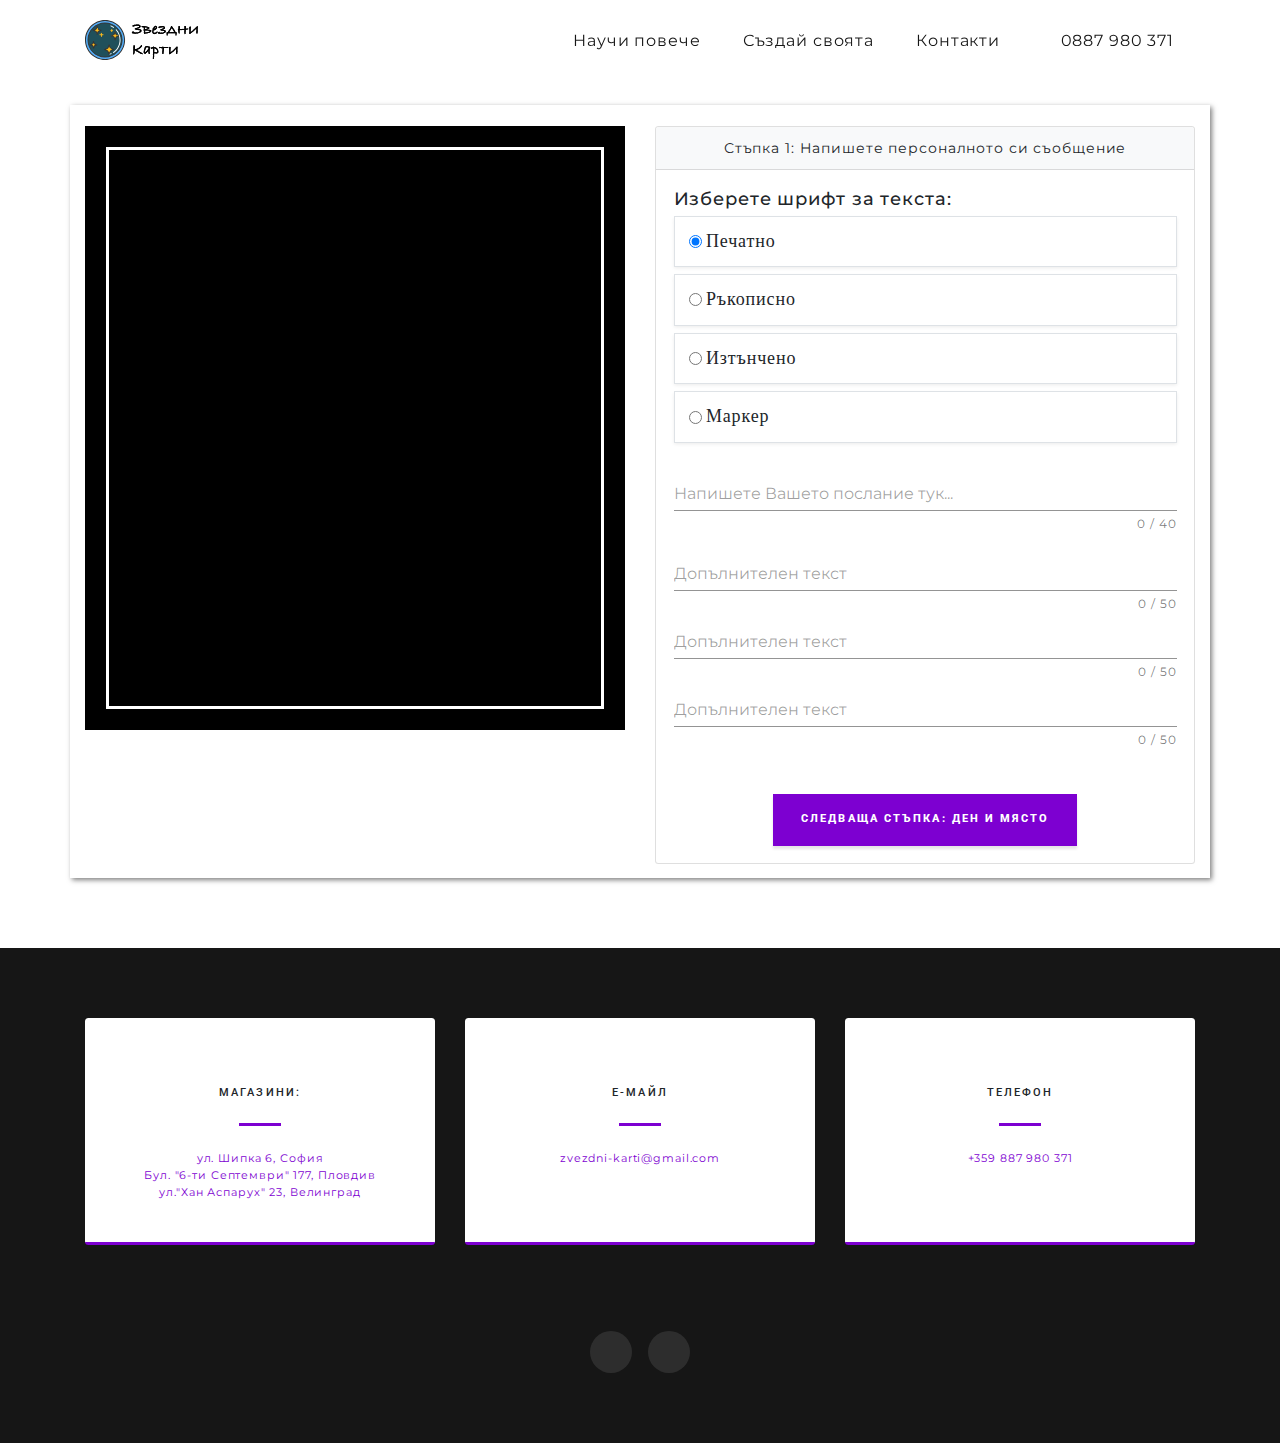
==== assets/create.html @ 641eda6d "first commit" ====
<!doctype html>
<html lang="en">

<head>
  <meta charset="utf-8">
  <meta http-equiv="X-UA-Compatible" content="IE=edge">
  <meta http-equiv="Content-Language" content="en">
  <meta http-equiv="Content-Type" content="text/html; charset=utf-8" />
  <title>Персонализирани звездни карти - Създай своята</title>
  <link rel="apple-touch-icon" sizes="57x57" href="/assets/favicon/apple-icon-57x57.png">
  <link rel="apple-touch-icon" sizes="60x60" href="/assets/favicon/apple-icon-60x60.png">
  <link rel="apple-touch-icon" sizes="72x72" href="/assets/favicon/apple-icon-72x72.png">
  <link rel="apple-touch-icon" sizes="76x76" href="/assets/favicon/apple-icon-76x76.png">
  <link rel="apple-touch-icon" sizes="114x114" href="/assets/favicon/apple-icon-114x114.png">
  <link rel="apple-touch-icon" sizes="120x120" href="/assets/favicon/apple-icon-120x120.png">
  <link rel="apple-touch-icon" sizes="144x144" href="/assets/favicon/apple-icon-144x144.png">
  <link rel="apple-touch-icon" sizes="152x152" href="/assets/favicon/apple-icon-152x152.png">
  <link rel="apple-touch-icon" sizes="180x180" href="/assets/favicon/apple-icon-180x180.png">
  <link rel="icon" type="image/png" sizes="192x192" href="/assets/favicon/android-icon-192x192.png">
  <link rel="icon" type="image/png" sizes="32x32" href="/assets/favicon/favicon-32x32.png">
  <link rel="icon" type="image/png" sizes="96x96" href="/assets/favicon/favicon-96x96.png">
  <link rel="icon" type="image/png" sizes="16x16" href="/assets/favicon/favicon-16x16.png">
  <link rel="manifest" href="/manifest.json">
  <meta name="msapplication-TileColor" content="#ffffff">
  <meta name="msapplication-TileImage" content="/ms-icon-144x144.png">
  <meta name="theme-color" content="#ffffff">
  <meta name="viewport"
    content="width=device-width, initial-scale=1, maximum-scale=1, user-scalable=no, shrink-to-fit=no" />
  <meta name="description" content="Уникален начин да запазиш своя неповторим момент чрез звездите - пресъздай небето така, както е било над теб, на точния ден, час и място.">

  <!-- Disable tap highlight on IE -->
  <meta name="msapplication-tap-highlight" content="no">

  <!-- Global site tag (gtag.js) - Google Analytics -->
  <script async src="https://www.googletagmanager.com/gtag/js?id=UA-152071125-1"></script>
  <script>
    window.dataLayer = window.dataLayer || [];
    function gtag() { dataLayer.push(arguments); }
    gtag('js', new Date());

    gtag('config', 'UA-152071125-1');
  </script>
  <!-- Facebook Pixel Code -->
  <!-- Facebook Pixel Code -->
  <script>
    !function (f, b, e, v, n, t, s) {
      if (f.fbq) return; n = f.fbq = function () {
        n.callMethod ?
        n.callMethod.apply(n, arguments) : n.queue.push(arguments)
      };
      if (!f._fbq) f._fbq = n; n.push = n; n.loaded = !0; n.version = '2.0';
      n.queue = []; t = b.createElement(e); t.async = !0;
      t.src = v; s = b.getElementsByTagName(e)[0];
      s.parentNode.insertBefore(t, s)
    }(window, document, 'script',
      'https://connect.facebook.net/en_US/fbevents.js');
    fbq('init', '1297040577132309');
    fbq('track', 'PageView');
  </script>
  <noscript><img height="1" width="1" style="display:none"
      src="https://www.facebook.com/tr?id=1297040577132309&ev=PageView&noscript=1" /></noscript>
  <!-- End Facebook Pixel Code -->

<link href="./main.bac0fd1dd3de7ca7a05b.css" rel="stylesheet"></head>

<body>
  
  <!-- CSRF Token -->
  <meta name="csrf-token" content="rD0rzwthUL4DtYvXn0ZM429k7Wjqvkgct8uwDoDu">
  
  <!-- Scripts -->
  <script src="https://smtpjs.com/v3/smtp.js"></script>
  <script src="app/js/app.js" defer></script>
  
  <script type="text/javascript" src="app/public/js/d3-celestial-master/lib/d3.min.js"></script>
  <script type="text/javascript" src="app/public/js/d3-celestial-master/lib/d3.geo.projection.min.js"></script>
  <script type="text/javascript" src="app/public/js/d3-celestial-master/celestial.js"></script>
  
  <link rel="stylesheet" href="app/public/css/vuetify.min.css">
  <link href="https://fonts.googleapis.com/css?family=Roboto:100,300,400,500,700,900%7CMaterial+Icons" rel="stylesheet">
  
  <link rel="stylesheet" href="app/css/nano_pickr.min.css" rel="stylesheet">
  <script src="https://ajax.googleapis.com/ajax/libs/webfont/1/webfont.js"></script>
  <script>
      WebFont.load({
          google: {
              families: ['Oswald', 'Pacifico', 'Lobster', 'Marck Script']
          }
      }); 
  </script>
  
  <!-- Fonts -->
  <link rel="dns-prefetch" href="https://fonts.gstatic.com">
  
  <!-- Styles -->
  
  <link href="app/css/overwrite.css" rel="stylesheet">
  
  
  <nav class="navbar navbar-expand-lg navbar-light fixed-top" id="mainNav">
      <div class="container">
          <a class="navbar-brand js-scroll-trigger" href="/"><img height="40" src='../assets/images/logo.svg' /></a>
          <button class="navbar-toggler navbar-toggler-right" type="button" data-toggle="collapse"
              data-target="#navbarResponsive" aria-controls="navbarResponsive" aria-expanded="false"
              aria-label="Toggle navigation">
              Меню
              <i class="fas fa-bars"></i>
          </button>
          <div class="collapse navbar-collapse" id="navbarResponsive">
              <ul class="navbar-nav ml-auto">
                  <li class="nav-item">
                      <a class="nav-link js-scroll-trigger" href="/#learn_more">Научи повече</a>
                  </li>
                  <li class="nav-item">
                      <a class="nav-link js-scroll-trigger" href="/create.html">Създай своята</a>
                  </li>
                  <li class="nav-item">
                      <a class="nav-link js-scroll-trigger" href="#contacts">Контакти</a>
                  </li>
                  <li class="nav-item">
                      <a class="nav-link js-scroll-trigger" href="tel:0887980371"><i class="fa fa-phone fa-flip-horizontal"></i> 0887 980 371</a>
                  </li>
              </ul>
          </div>
      </div>
  </nav><div class="container" id="app" data-app="true">
      <main>
          <section>
              <star-map>
                  <template slot="csrf">
                      <input type="hidden" name="_token" value="rD0rzwthUL4DtYvXn0ZM429k7Wjqvkgct8uwDoDu"> </template>
              </star-map>
          </section>
          <div id="address-form">
              <h2 class="address-title">Данни за доставка</h2>
              <div class="row">
                  <div class="col-md-6">
                      <img id="preview-image" class="img-fluid" src="assets/images/sample.jpg" alt="Review Image">
                  </div>
                  <div class="col-md-6">
                      <form>
                          <div class="form-group">
                              <label>Размер:</label>
                              <div class="form-check group-options">
                                  <input class="form-check-input" checked type="radio" id="">
                                  <label class="form-check-label" for="">
                                      50 cm x 70 cm
                                  </label>
                              </div>
                          </div>
                          <div class="form-row">
                              <div class="form-group col-md-6">
                                  <label for="firstName">Име:</label>
                                  <input id="firstName" type="text" name="firstName" class="form-control" placeholder=""
                                      required>
                              </div>
                              <div class="form-group col-md-6">
                                  <label for="familyName">Фамилия:</label>
                                  <input id="familyName" type="text" name="familyName" class="form-control" placeholder=""
                                      required>
                              </div>
                          </div>
                          <div class="form-row">
                              <div class="form-group col-md-6">
                                  <label for="userEmail">Е-майл:</label>
                                  <input id="userEmail" type="email" class="form-control" placeholder="твоя@е-майл.com"
                                      required>
                              </div>
                              <div class="form-group col-md-6">
                                  <label for="phone">Телефон:</label>
                                  <input id="phone" type="text" class="form-control" placeholder="088xxxxxxx" required>
                              </div>
                              <div class="form-group col-md-6">
                                  <label for="address">Адрес:</label>
                                  <input id="address" type="text" class="form-control" required>
                              </div>
                              <div class="form-group col-md-6">
                                  <label for="city">Град:</label>
                                  <input id="city" type="text" class="form-control" required>
                              </div>
                          </div>
                          <div class="form-group">
                              <label>Начин на получаване:</label>
                              <div class="form-check group-options">
                                  <fieldset id="choose-delivery">
                                      <input id="address_input" class="form-check-input" value="onaddress" type="radio"
                                          name="delivery" checked>
                                      <label class="form-check-label" for="address_input">
                                          На адрес
                                      </label>
                                      <input id="in_our_store_input" class="form-check-input" value="instore" type="radio"
                                          name="delivery">
                                      <label class="form-check-label" for="in_our_store_input">
                                          В наш магазин
                                      </label>
                                      <fieldset id="choose-store">
                                          <input id="sofia" class="form-check-input" value="Sofia" type="radio"
                                              name="store" checked>
                                          <label class="form-check-label" for="sofia">
                                              София -
                                              AlfaCommerce,
                                              ул. Шипка 6,
                                          </label>
                                          <input id="plovdiv" class="form-check-input" value="Velingrad" type="radio"
                                              name="store">
                                          <label class="form-check-label" for="plovdiv">
                                              Пловдив -
                                              AlfaCommerce,
                                              Бул. "6-ти Септември" 177,
                                          </label>
                                          <input id="velingrad" class="form-check-input" value="Plovdiv" type="radio"
                                              name="store">
                                          <label class="form-check-label" for="velingrad">
                                              Велинград -
                                              AlfaCommerce,
                                              ул."Хан Аспарух" 23,
                                          </label>
                                      </fieldset>
                                  </fieldset>
                              </div>
                          </div>
                          <div class="form-group">
                              <label>Начин на плащене:</label>
                              <div class="form-check group-options">
                                  <input class="form-check-input" checked type="radio" id="pay-on-delivery">
                                  <label class="form-check-label" for="pay-on-delivery">
                                      Наложен платеж
                                  </label>
                              </div>
                          </div>
                          <div class="form-group">
                              <label>Комплект:</label>
                              <div class="form-check group-options">
                                  <input class="form-check-input" id="print" name="accessories" value="69" type="radio">
                                  <label class="form-check-label" for="print">
                                       Принт - 69 лв.
                                  </label>
                                  <input class="form-check-input" id="print-back" name="accessories" checked value="89" type="radio">
                                  <label class="form-check-label" for="print-back">
                                      Принт с гръб и окачване - 89лв.
                                  </label>
                                  <input class="form-check-input" id="print-frame" name="accessories" value="119" type="radio">
                                  <label class="form-check-label" for="print-frame">
                                       Принт с рамка, гръб, окачване и стъкло - 119лв.
                                  </label>
                              </div>
                          </div>
                          <div class="final-price">
                              Цена: <span id="final_price">89</span> лв.
                          </div>
                          <button type="submit" class="btn btn-primary btn-order">Поръчай</button>
                      </form>
                  </div>
              </div>
          </div>
          <img id="final-image" width="250" class="img-fluid" src="assets/images/sample.jpg" alt="" />
      </main>
  </div>
  <div class="loader-overlay">
      <div class="loader">
          <img src="../assets/images/loader.svg"/>
      </div>
  </div><!-- Contact Section -->
  <section id="contacts" class="contact-section bg-black">
    <div class="container">
  
      <div class="row">
  
        <div class="col-md-4 mb-3 mb-md-0">
          <div class="card py-4 h-100">
            <div class="card-body text-center">
              <i class="fas fa-map-marked-alt text-primary mb-2"></i>
              <h4 class="text-uppercase m-0">Магазини:</h4>
              <hr class="my-4">
              <div class="small text-black"><a href="">ул. Шипка 6, София</a></div>
              <div class="small text-black"><a href="">Бул. "6-ти Септември" 177, Пловдив</a></div>
              <div class="small text-black"><a href="">ул."Хан Аспарух" 23, Велинград</a></div>
            </div>
          </div>
        </div>
  
        <div class="col-md-4 mb-3 mb-md-0">
          <div class="card py-4 h-100">
            <div class="card-body text-center">
              <i class="fas fa-envelope text-primary mb-2"></i>
              <h4 class="text-uppercase m-0">Е-майл</h4>
              <hr class="my-4">
              <div class="small text-black">
                <a href="mailto:zvezdni-karti@gmail.com">zvezdni-karti@gmail.com</a>
              </div>
            </div>
          </div>
        </div>
  
        <div class="col-md-4 mb-3 mb-md-0">
          <div class="card py-4 h-100">
            <div class="card-body text-center">
              <i class="fas fa-mobile-alt text-primary mb-2"></i>
              <h4 class="text-uppercase m-0">Телефон</h4>
              <hr class="my-4">
              <div class="small text-black"><a href="tel:+359887980371">+359 887 980 371</a></div>
            </div>
          </div>
        </div>
      </div>
  
      <div class="social d-flex justify-content-center">
        <a href="#" class="mx-2">
          <i class="fab fa-twitter"></i>
        </a>
        <a href="#" class="mx-2">
          <i class="fab fa-facebook-f"></i>
        </a>
      </div>
  
    </div>
  </section>
<script type="text/javascript" src="./assets/scripts/main.bac0fd1dd3de7ca7a05b.js"></script></body>

</html>
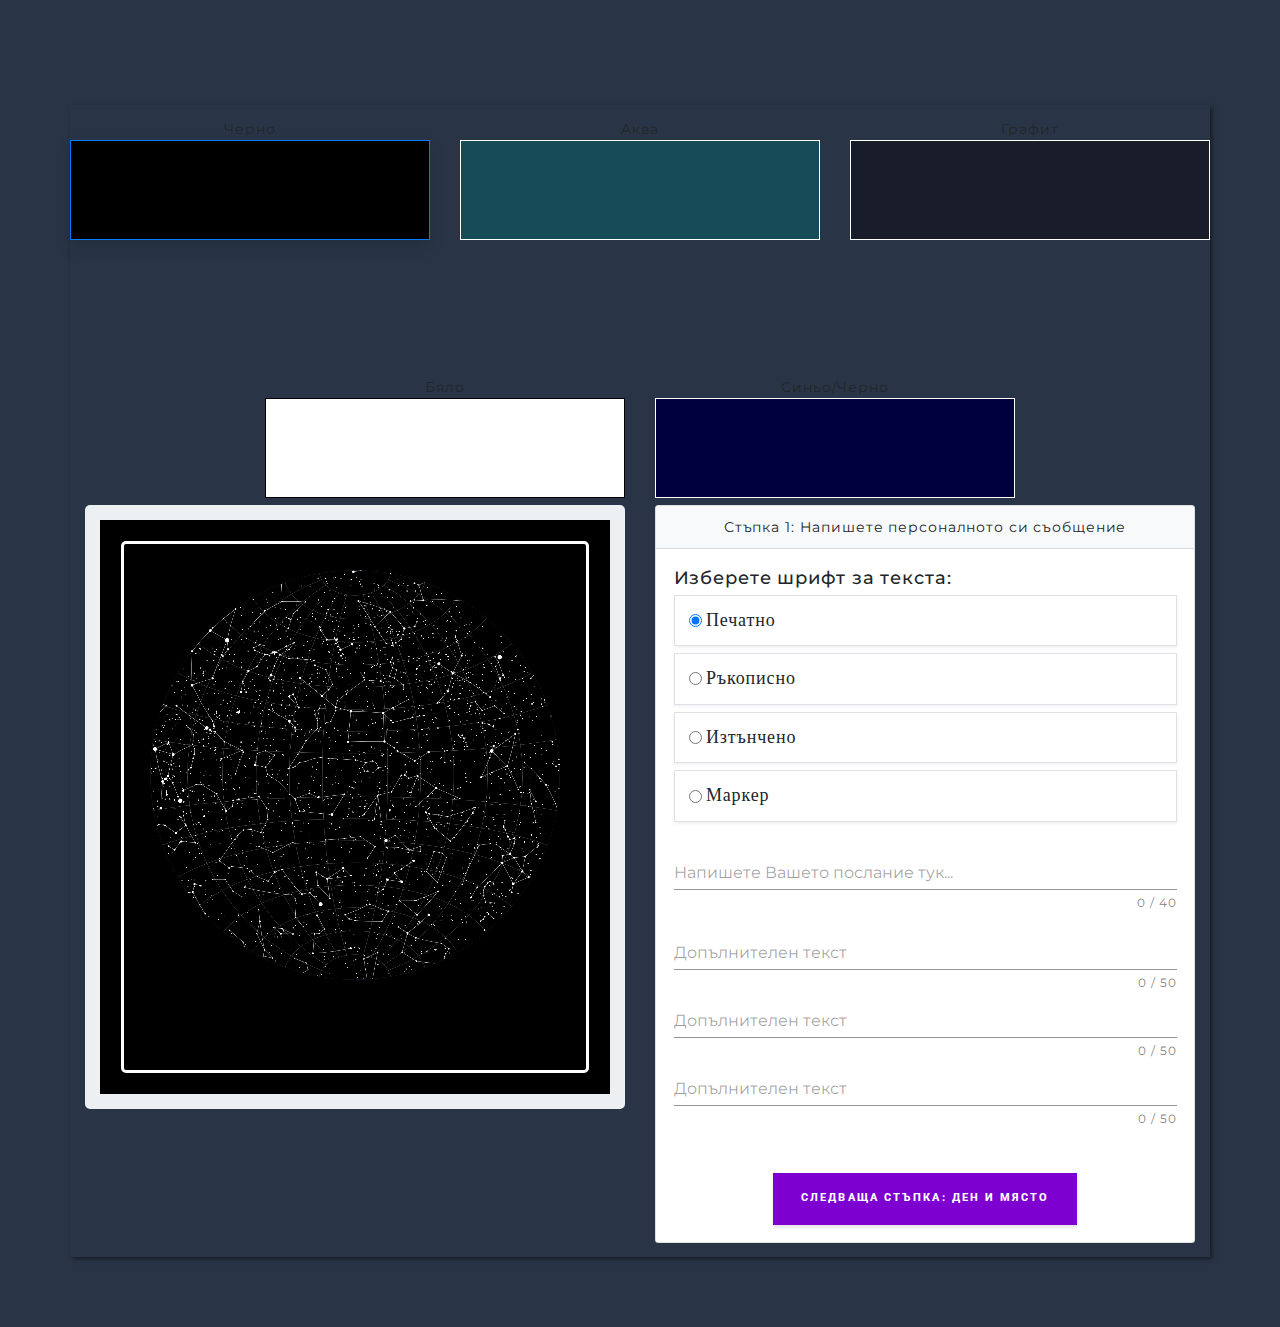
==== commit f4cc6275: "asd" ====
--- a/assets/create.html
+++ b/assets/create.html
@@ -1,72 +1,42 @@
 <!doctype html>
 <html lang="en">
-
+    
 <head>
   <meta charset="utf-8">
   <meta http-equiv="X-UA-Compatible" content="IE=edge">
   <meta http-equiv="Content-Language" content="en">
   <meta http-equiv="Content-Type" content="text/html; charset=utf-8" />
-  <title>Персонализирани звездни карти - Създай своята</title>
-  <link rel="apple-touch-icon" sizes="57x57" href="/assets/favicon/apple-icon-57x57.png">
-  <link rel="apple-touch-icon" sizes="60x60" href="/assets/favicon/apple-icon-60x60.png">
-  <link rel="apple-touch-icon" sizes="72x72" href="/assets/favicon/apple-icon-72x72.png">
-  <link rel="apple-touch-icon" sizes="76x76" href="/assets/favicon/apple-icon-76x76.png">
-  <link rel="apple-touch-icon" sizes="114x114" href="/assets/favicon/apple-icon-114x114.png">
-  <link rel="apple-touch-icon" sizes="120x120" href="/assets/favicon/apple-icon-120x120.png">
-  <link rel="apple-touch-icon" sizes="144x144" href="/assets/favicon/apple-icon-144x144.png">
-  <link rel="apple-touch-icon" sizes="152x152" href="/assets/favicon/apple-icon-152x152.png">
-  <link rel="apple-touch-icon" sizes="180x180" href="/assets/favicon/apple-icon-180x180.png">
-  <link rel="icon" type="image/png" sizes="192x192" href="/assets/favicon/android-icon-192x192.png">
-  <link rel="icon" type="image/png" sizes="32x32" href="/assets/favicon/favicon-32x32.png">
-  <link rel="icon" type="image/png" sizes="96x96" href="/assets/favicon/favicon-96x96.png">
-  <link rel="icon" type="image/png" sizes="16x16" href="/assets/favicon/favicon-16x16.png">
-  <link rel="manifest" href="/manifest.json">
-  <meta name="msapplication-TileColor" content="#ffffff">
-  <meta name="msapplication-TileImage" content="/ms-icon-144x144.png">
+  
   <meta name="theme-color" content="#ffffff">
   <meta name="viewport"
     content="width=device-width, initial-scale=1, maximum-scale=1, user-scalable=no, shrink-to-fit=no" />
   <meta name="description" content="Уникален начин да запазиш своя неповторим момент чрез звездите - пресъздай небето така, както е било над теб, на точния ден, час и място.">
 
-  <!-- Disable tap highlight on IE -->
-  <meta name="msapplication-tap-highlight" content="no">
-
-  <!-- Global site tag (gtag.js) - Google Analytics -->
-  <script async src="https://www.googletagmanager.com/gtag/js?id=UA-152071125-1"></script>
-  <script>
-    window.dataLayer = window.dataLayer || [];
-    function gtag() { dataLayer.push(arguments); }
-    gtag('js', new Date());
-
-    gtag('config', 'UA-152071125-1');
-  </script>
-  <!-- Facebook Pixel Code -->
-  <!-- Facebook Pixel Code -->
-  <script>
-    !function (f, b, e, v, n, t, s) {
-      if (f.fbq) return; n = f.fbq = function () {
-        n.callMethod ?
-        n.callMethod.apply(n, arguments) : n.queue.push(arguments)
-      };
-      if (!f._fbq) f._fbq = n; n.push = n; n.loaded = !0; n.version = '2.0';
-      n.queue = []; t = b.createElement(e); t.async = !0;
-      t.src = v; s = b.getElementsByTagName(e)[0];
-      s.parentNode.insertBefore(t, s)
-    }(window, document, 'script',
-      'https://connect.facebook.net/en_US/fbevents.js');
-    fbq('init', '1297040577132309');
-    fbq('track', 'PageView');
-  </script>
-  <noscript><img height="1" width="1" style="display:none"
-      src="https://www.facebook.com/tr?id=1297040577132309&ev=PageView&noscript=1" /></noscript>
-  <!-- End Facebook Pixel Code -->
-
-<link href="./main.bac0fd1dd3de7ca7a05b.css" rel="stylesheet"></head>
-
+
+<link href="main.bac0fd1dd3de7ca7a05b.css" rel="stylesheet">
+</head>
+
+<script src="http://ajax.googleapis.com/ajax/libs/jquery/1.7.1/jquery.min.js" type="text/javascript"></script>
+
+<!--  BoF Anti Copy/Paste 
+<script type="text/javascript">
+    $(document).ready(function () {
+    //Disable cut copy paste
+    $('body').bind('cut copy paste', function (e) {
+        e.preventDefault();
+    });
+   
+    //Disable mouse right click
+    $("body").on("contextmenu",function(e){
+        return false;
+    });
+});
+</script>
+ EoF Anti Copy/Paste -->
 <body>
   
-  <!-- CSRF Token -->
-  <meta name="csrf-token" content="rD0rzwthUL4DtYvXn0ZM429k7Wjqvkgct8uwDoDu">
+
+ 
   
   <!-- Scripts -->
   <script src="https://smtpjs.com/v3/smtp.js"></script>
@@ -96,34 +66,80 @@
   
   <link href="app/css/overwrite.css" rel="stylesheet">
   
-  
-  <nav class="navbar navbar-expand-lg navbar-light fixed-top" id="mainNav">
-      <div class="container">
-          <a class="navbar-brand js-scroll-trigger" href="/"><img height="40" src='../assets/images/logo.svg' /></a>
-          <button class="navbar-toggler navbar-toggler-right" type="button" data-toggle="collapse"
-              data-target="#navbarResponsive" aria-controls="navbarResponsive" aria-expanded="false"
-              aria-label="Toggle navigation">
-              Меню
-              <i class="fas fa-bars"></i>
-          </button>
-          <div class="collapse navbar-collapse" id="navbarResponsive">
-              <ul class="navbar-nav ml-auto">
-                  <li class="nav-item">
-                      <a class="nav-link js-scroll-trigger" href="/#learn_more">Научи повече</a>
-                  </li>
-                  <li class="nav-item">
-                      <a class="nav-link js-scroll-trigger" href="/create.html">Създай своята</a>
-                  </li>
-                  <li class="nav-item">
-                      <a class="nav-link js-scroll-trigger" href="#contacts">Контакти</a>
-                  </li>
-                  <li class="nav-item">
-                      <a class="nav-link js-scroll-trigger" href="tel:0887980371"><i class="fa fa-phone fa-flip-horizontal"></i> 0887 980 371</a>
-                  </li>
-              </ul>
+  <style>
+     #favorite_color_1 {
+        background-image: url("./images2/black.png") absolute;
+        background-position: center;
+        background-repeat:no-repeat;
+        background-size: contain;
+} 
+#favorite_color_1.background-image {
+  position: absolute;
+}
+</style>
+ 
+  
+  <div class="container" id="app" data-app="true">
+      <section id="color-picker"><div class="row justify-content-center">
+              <div class="col-6 col-md-4 text-center">
+                  <div>Черно</div> 
+                  <div id="favorite_color_1" class="rounded p-2 border border-primary shadow" style="min-height: 100px; background: rgb(0, 0, 0); color: rgb(255, 255, 255); border-color: rgb(255, 255, 255); border-width: 1px; border-style: solid; 
+                         ">
+                  </div> 
+                <div id="asdasda" style="min-height: 100px;">
+                  </div> 
+                  
+                  <div class="mt-2">
+                      <i class="fas fa-2x text-primary fa-check-circle"></i>
+                  </div>
+                </div>
+              <div class="col-6 col-md-4 text-center">
+                  <div>Aква</div> 
+                  <div id="favorite_color_2" class="rounded p-2" style="min-height: 100px; background: rgb(22, 75, 88); color: rgb(255, 255, 255); border-color: rgb(255, 255, 255); border-width: 1px; border-style: solid;"></div>
+              </div>
+              <div class="col-6 col-md-4 text-center">
+                  <div>Графит</div> 
+                  <div id="favorite_color_3" class="rounded p-2" style="min-height: 100px; background: rgb(25, 29, 42); color: rgb(255, 255, 255); border-color: rgb(255, 255, 255); border-width: 1px; border-style: solid;">
+                      
+                  </div>
+                  
+              </div>
+              <div class="col-6 col-md-4 text-center">
+                  <div>Бяло</div> 
+                  <div id="favorite_color_4" class="rounded p-2" style="min-height: 100px; background: rgb(255, 255, 255); color: rgb(0, 0, 0); border-color: rgb(0, 0, 0); border-width: 1px; border-style: solid;">
+                      
+                  </div></div>
+              <div class="col-6 col-md-4 text-center">
+                  <div>Синьо/Черно</div> 
+                      <div id="favorite_color_7" class="rounded p-2" style="min-height: 100px; background: rgb(0, 0, 0); color: rgb(255, 255, 255); border-color: rgb(255, 255, 255); border-width: 1px; border-style: solid;">
+                          
+                      </div>
+                      
+              </div>
+                      
+          </div> <div style="display: none;">
+              <h4 class="text-center">Select Custom Colors</h4> 
+              <div class="row text-center mt-4">
+                  <div class="col">
+                    <div class="mb-2">Map Background Color</div> 
+                      <div id="map-color"></div>                      
+                  </div> 
+                  <div class="col">
+                      <div class="mb-2">Poster Background Color</div> 
+                      <div id="background-color"></div>                      
+                  </div> 
+                  <div class="col">
+                      <div class="mb-2">Text Color</div> 
+                      <div id="text-color"></div>                      
+                  </div>                      
+              </div> 
+              <div class="mt-3 text-center">
+                  <button class="btn btn-secondary mt-4 btn-lg">Back</button>
+              </div>
           </div>
-      </div>
-  </nav><div class="container" id="app" data-app="true">
+      </section>
+      
+      
       <main>
           <section>
               <star-map>
@@ -253,7 +269,7 @@
                   </div>
               </div>
           </div>
-          <img id="final-image" width="250" class="img-fluid" src="assets/images/sample.jpg" alt="" />
+          <img id="final-image" width="250" class="img-fluid" src="images/sample.jpg" alt="" />
       </main>
   </div>
   <div class="loader-overlay">
@@ -261,60 +277,7 @@
           <img src="../assets/images/loader.svg"/>
       </div>
   </div><!-- Contact Section -->
-  <section id="contacts" class="contact-section bg-black">
-    <div class="container">
-  
-      <div class="row">
-  
-        <div class="col-md-4 mb-3 mb-md-0">
-          <div class="card py-4 h-100">
-            <div class="card-body text-center">
-              <i class="fas fa-map-marked-alt text-primary mb-2"></i>
-              <h4 class="text-uppercase m-0">Магазини:</h4>
-              <hr class="my-4">
-              <div class="small text-black"><a href="">ул. Шипка 6, София</a></div>
-              <div class="small text-black"><a href="">Бул. "6-ти Септември" 177, Пловдив</a></div>
-              <div class="small text-black"><a href="">ул."Хан Аспарух" 23, Велинград</a></div>
-            </div>
-          </div>
-        </div>
-  
-        <div class="col-md-4 mb-3 mb-md-0">
-          <div class="card py-4 h-100">
-            <div class="card-body text-center">
-              <i class="fas fa-envelope text-primary mb-2"></i>
-              <h4 class="text-uppercase m-0">Е-майл</h4>
-              <hr class="my-4">
-              <div class="small text-black">
-                <a href="mailto:zvezdni-karti@gmail.com">zvezdni-karti@gmail.com</a>
-              </div>
-            </div>
-          </div>
-        </div>
-  
-        <div class="col-md-4 mb-3 mb-md-0">
-          <div class="card py-4 h-100">
-            <div class="card-body text-center">
-              <i class="fas fa-mobile-alt text-primary mb-2"></i>
-              <h4 class="text-uppercase m-0">Телефон</h4>
-              <hr class="my-4">
-              <div class="small text-black"><a href="tel:+359887980371">+359 887 980 371</a></div>
-            </div>
-          </div>
-        </div>
-      </div>
-  
-      <div class="social d-flex justify-content-center">
-        <a href="#" class="mx-2">
-          <i class="fab fa-twitter"></i>
-        </a>
-        <a href="#" class="mx-2">
-          <i class="fab fa-facebook-f"></i>
-        </a>
-      </div>
-  
-    </div>
-  </section>
-<script type="text/javascript" src="./assets/scripts/main.bac0fd1dd3de7ca7a05b.js"></script></body>
+
+<script type="text/javascript" src="scripts/main.bac0fd1dd3de7ca7a05b.js"></script></body>
 
 </html>--- a/assets/main.bac0fd1dd3de7ca7a05b.css
+++ b/assets/main.bac0fd1dd3de7ca7a05b.css
@@ -60,7 +60,7 @@
   line-height: 1.5;
   color: #212529;
   text-align: left;
-  background-color: #fff;
+  background-color: rgb(41, 53, 71);
 }
 
 [tabindex="-1"]:focus {
@@ -8156,6 +8156,8 @@
 
 .p-4 {
   padding: 1.5rem !important;
+  border: 15px solid rgb(236, 240, 242);
+  border-radius: 5px
 }
 
 .pt-4,
